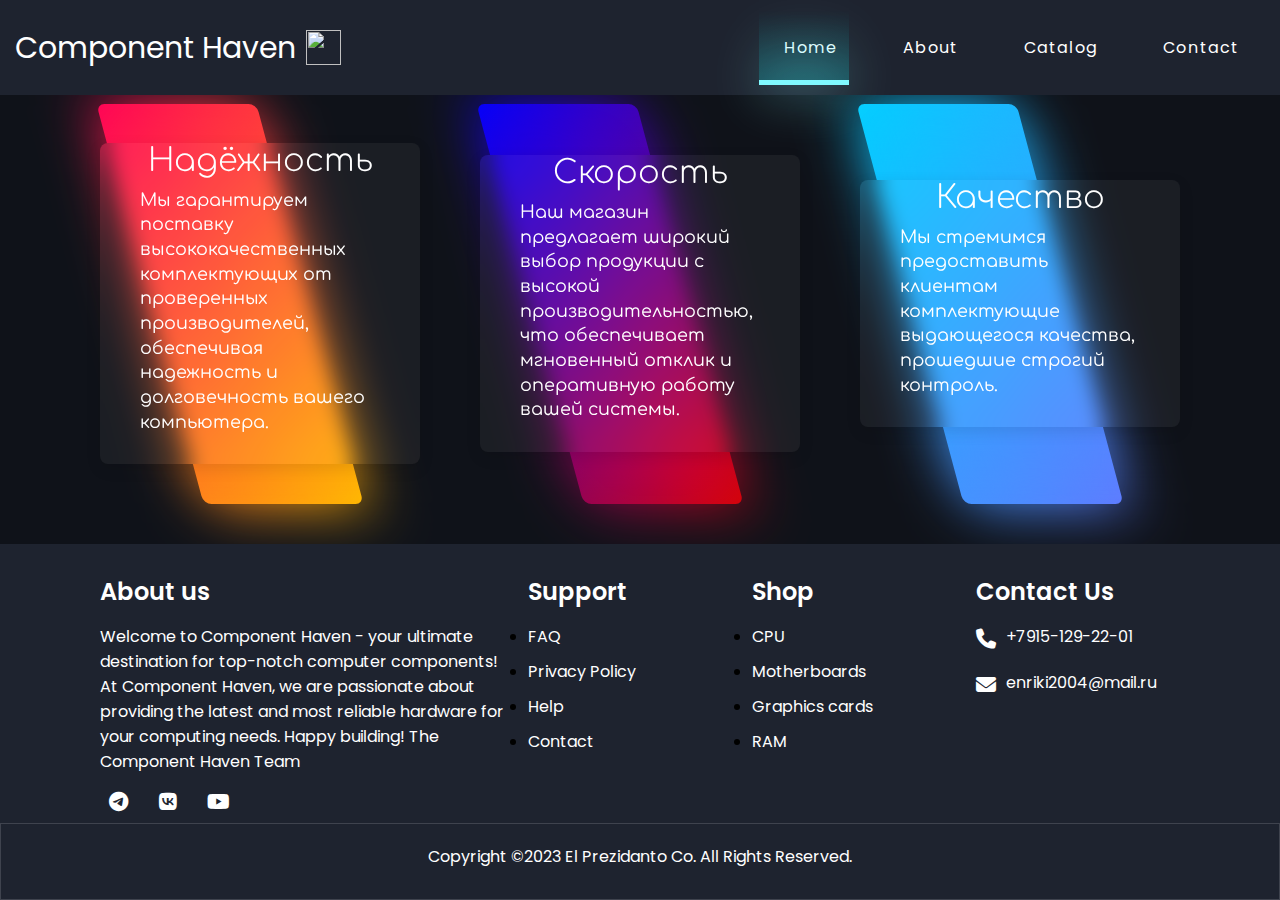
==== Index.html @ b96e3aff "new" ====
<!DOCTYPE html>
<html lang="ru">
<head>
    <meta charset="UTF-8">
    <meta name="viewport" content="width=device-width, initial-scale=1.0">
    <title>Component Haven</title>
    <link rel="stylesheet" href="https://libs.cdnjs.net/font-awesome/6.4.2/css/all.css">
    <link rel="icon" href="logo.PNG">
    <link rel="stylesheet" href="style.css">
    <link rel="stylesheet" href="https://cdn.jsdelivr.net/npm/swiper@11/swiper-bundle.min.css"/>
    <script src="https://cdn.jsdelivr.net/npm/swiper@11/swiper-bundle.min.js"></script>
</head>
<body>
<header>
    <div class="header-content">
        <a href="index.html" class="brand">Component Haven<img src="logo.PNG"></a>
        <nav>
            <a href="#">Home</a>
            <a href="#">About</a>
            <a href="#">Catalog</a>
            <a href="#">Contact</a>
            <div id="marker"></div>
        </nav>
    </div>
</header>
<main id="main">
    <div class="advantages">
        <h2>Почему именно мы?</h2>
        <div class="cards">
            <div class="card">
                <span></span>
                <div class="content">
                    <h2>Надёжность</h2>
                    <p>Мы гарантируем поставку высококачественных комплектующих от проверенных производителей,
                        обеспечивая надежность и долговечность вашего компьютера.</p>
                </div>
            </div>
            <div class="card">
                <span></span>
                <div class="content">
                    <h2>Скорость</h2>
                    <p>Наш магазин предлагает широкий выбор продукции с высокой производительностью,
                        что обеспечивает мгновенный отклик и оперативную работу вашей системы.</p>
                </div>
            </div>
            <div class="card">
                <span></span>
                <div class="content">
                    <h2>Качество</h2>
                    <p>Мы стремимся предоставить клиентам комплектующие выдающегося качества, прошедшие строгий
                        контроль.</p>
                </div>
            </div>
        </div>
    </div>


</main>
<footer>
    <div class="footer-container">
        <div class="sec aboutus">
            <h2>About us</h2>
            <p>Welcome to Component Haven - your ultimate destination for top-notch computer components!
                At Component Haven, we are passionate about providing the latest and most reliable hardware for your
                computing needs.
                Happy building!
                The Component Haven Team</p>
            <ul class="sci">
                <li><a href="#"><i class="fa-brands fa-telegram"></i></a></li>
                <li><a href="#"><i class="fa-brands fa-vk"></i></a></li>
                <li><a href="#"><i class="fa-brands fa-youtube"></i></a></li>
            </ul>
        </div>
        <div class="sec quicklinks">
            <h2>Support</h2>
            <ul>
                <li><a href="#">FAQ</a></li>
                <li><a href="#">Privacy Policy</a></li>
                <li><a href="#">Help</a></li>
                <li><a href="#">Contact</a></li>
            </ul>
        </div>
        <div class="sec quicklinks">
            <h2>Shop</h2>
            <ul>
                <li><a href="#">CPU</a></li>
                <li><a href="#">Motherboards</a></li>
                <li><a href="#">Graphics cards</a></li>
                <li><a href="#">RAM</a></li>
            </ul>
        </div>
        <div class="sec contact">
            <h2>Contact Us</h2>
            <ul class="info">
                <li>
                    <span><i class="fa-solid fa-phone"></i></span>
                    <p>
                        <a href="tel:+79151292201">+7915-129-22-01</a></p>
                </li>
                <li>
                    <span><i class="fa-solid fa-envelope"></i></span>
                    <p>
                        <a href="mailto:enriki2004@mail.ru">enriki2004@mail.ru</a></p>
                </li>
            </ul>
        </div>
    </div>
</footer>
<div class="copyrightText">
    <p>Copyright ©2023 El Prezidanto Co. All Rights Reserved.</p>
</div>
<script src="script.js"></script>
<script src="https://unpkg.com/swiper/swiper-bundle.min.js"></script>
</body>
</html>
---- style.css ----
@import url('https://fonts.googleapis.com/css2?family=Poppins:wght@200;300;400;500;600;700;800;900&display=swap');
@import url('https://fonts.googleapis.com/css2?family=Comfortaa:wght@300;400;500;600;700&family=Poppins:wght@200;300;400;500;600;700;800;900&display=swap');

* {
    margin: 0;
    padding: 0;
    box-sizing: border-box;
    font-family: 'Poppins', sans-serif;
}

body {
    display: flex;
    justify-content: center;
    align-items: center;
    min-height: 100vh;
    background: #0f1219;
}

header {
    position: fixed;
    top: 0;
    left: 0;
    width: 100%;
    padding: 10px 0;
    background: #1e232f;
    z-index: 1;
}

.header-content {
    display: flex;
    justify-content: space-between;
    align-items: center;
    /*max-width: 1200px;*/
    margin: 0 auto;
}

.header-content img {
    height: 35px;
    width: 35px;
    margin-left: 10px; /* Добавляем отступ между текстом и изображением */
}

.brand {
    color: white;
    margin-left: 15px;
    font-size: 30px;
    text-decoration: none;
    display: flex; /* Чтобы можно было вертикально выравнивать элементы */
    align-items: center; /* Выравнивание по центру по вертикали */
    border-bottom: none;
}
.brand:hover{
    color: rgba(255,255,255,0.5);
}

nav {
    position: relative;
    display: flex;
    align-items: center;
    background: #1e232f;
    padding: 10px 0;
}

nav a {
    position: relative;
    text-decoration: none;
    padding: 15px 25px;
    color: #fff;
    font-weight: 400;
    letter-spacing: 0.1em;
    margin-right: 15px;
}

#marker {
    position: absolute;
    bottom: 0;
    height: 100%;
    width: 90px;
    border-bottom: 5px solid #80f9ff;
    background: linear-gradient(0deg, #08f9ff33, transparent);
    transition: 0.5s;
    pointer-events: none;
    filter: drop-shadow(0 5px 25px #80f9ff);
}

main {
    margin-top: -300px; /* Примерное значение, подберите под свои нужды */
}

.advantages h2 {
    margin-top: -20px;
    color: #fff;
    text-align: center;
    font-family: 'Comfortaa', sans-serif;
    font-weight: 300;
}

.cards {
    top: 0;
    display: flex;
    justify-content: center;
    align-items: center;
    flex-wrap: wrap;
    padding: 10px 0;
}

.cards .card {
    position: relative;
    width: 320px;
    height: 400px;
    display: flex;
    justify-content: center;
    align-items: center;
    margin: 40px 30px;
    transition: 0.5s;
}

.cards .card::before {
    content: ' ';
    position: absolute;
    top: 0;
    left: 50px;
    width: 50%;
    height: 100%;
    text-decoration: none;
    background: #fff;
    border-radius: 8px;
    transform: skewX(15deg);
    transition: 0.5s;
}

.cards .card::after {
    content: '';
    position: absolute;
    top: 0;
    left: 50px;
    width: 50%;
    height: 100%;
    background: #fff;
    border-radius: 8px;
    transform: skewX(15deg);
    transition: 0.5s;
    filter: blur(30px);
}


.cards .card:hover:before,
.cards .card:hover:after {
    transform: skewX(0deg);
    left: 20px;
    width: calc(100% - 90px);

}

.cards .card:nth-child(1):before,
.cards .card:nth-child(1):after {
    background: linear-gradient(315deg, #ffbc00, #ff0058)
}

.cards .card:nth-child(2):before,
.cards .card:nth-child(2):after {
    background: linear-gradient(315deg, rgba(255, 0, 0, 0.8), #0000ff)
}

.cards .card:nth-child(3):before,
.cards .card:nth-child(3):after {
    background: linear-gradient(315deg, #607aff, #00d0ff)
}

.cards .card span {
    display: block;
    position: absolute;
    top: 0;
    left: 0;
    right: 0;
    bottom: 0;
    z-index: 5;
    pointer-events: none;
}

.cards .card span::before {
    content: '';
    position: absolute;
    top: 0;
    left: 0;
    width: 0;
    height: 0;
    border-radius: 8px;
    background: rgba(255, 255, 255, 0.1);
    backdrop-filter: blur(10px);
    opacity: 0;
    transition: 0.1s;
    animation: animate 2s ease-in-out infinite;
    box-shadow: 0 5px 15px rgba(0, 0, 0, 0.08)
}

.cards .card:hover span::before {
    top: -50px;
    left: 50px;
    width: 100px;
    height: 100px;
    opacity: 1;
}

.cards .card span::after {
    content: '';
    position: absolute;
    bottom: 0;
    right: 0;
    width: 100%;
    height: 100%;
    border-radius: 8px;
    background: rgba(255, 255, 255, 0.1);
    backdrop-filter: blur(10px);
    opacity: 0;
    transition: 0.5s;
    animation: animate 2s ease-in-out infinite;
    box-shadow: 0 5px 15px rgba(0, 0, 0, 0.08);
    animation-delay: -1s;
}

.cards .card:hover span:after {
    bottom: -50px;
    right: 50px;
    width: 100px;
    height: 100px;
    opacity: 1;
}

@keyframes animate {
    0%, 100% {
        transform: translateY(5px);
    }

    50% {
        transform: translate(-5px);
    }
}

.cards .card:hover span::before {
    top: -60px;
    left: 50px;
    width: 100px;
    height: 100px;
    opacity: 1;
}

.cards .card .content {
    position: relative;
    left: 0;
    padding: 20px 40px;
    background: rgba(255, 255, 255, 0.05);
    backdrop-filter: blur(10px);
    box-shadow: 0 5px 15px rgba(0, 0, 0, 0.1);
    border-radius: 8px;
    z-index: 1;
    color: #fff;
}

.cards .card:hover .content {
    left: -25px;
    padding: 60px 40px;
}

.cards .card .content h2 {
    font-size: 2em;
    color: #fff;
    margin-bottom: 10px;

}

.cards .card .content p {
    font-size: 1.1em;
    margin-bottom: 10px;
    line-height: 1.4em;
    font-family: 'Comfortaa', sans-serif;
    font-weight: 400;
}

.cards .card .content a {
    display: inline-block;
    font-size: 1.1em;
    color: #111;
    background: #fff;
    padding: 10px;
    border-radius: 4px;
    text-decoration: none;
    font-weight: 700;
    margin-top: 5px;
}

.cards .card .content a:hover {
    background: #ffcf4d;
    border: 1px solid rgba(255, 0, 88, 0.4);
    box-shadow: 0 1px 15px rgba(1, 1, 1, 0.2);
}

footer {
    position: absolute;
    width: 100%;
    height: auto;
    padding: 30px 100px 40px;
    background: #1e232f;
    bottom: 40px;
    left: 0;

}

footer .footer-container {
    width: 100%;
    display: grid;
    grid-template-columns: 2fr 1fr 1fr 1fr;
    grid-gap: 20px;
}

footer .footer-container .sec h2 {
    position: relative;
    color: #fff;
    font-weight: 600;
    margin-bottom: 15px;
}

footer .footer-container .sec p {
    color: #fff;
}

footer .footer-container .sci {
    margin-top: 10px;
    display: grid;
    grid-template-columns: repeat(3, 50px);
}

footer .footer-container .sci li {
    list-style: none;
}

footer .footer-container .sci li a {
    /*display: inline-block;*/
    width: 36px;
    height: 36px;
    background: #1e232f;
    display: inline-grid;
    align-content: center;
    justify-content: center;
    text-decoration: none;
}

footer .footer-container .sci li a i {
    color: #fff; /**/
    font-size: 20px;
}

footer .footer-container .quicklinks {
    position: relative;
}

footer .footer-container .quicklinks ul li a {
    color: #fff;
    text-decoration: none;
    margin-bottom: 10px;
    display: inline-block;
}

footer .footer-container .contact .info {
    position: relative;
}

footer .footer-container .contact .info li {
    display: grid;
    grid-template-columns: 30px 1fr;
    margin-bottom: 16px;
}

footer .footer-container .contact .info li span {
    color: #fff;
    font-size: 20px;
}

footer .footer-container .contact .info li a {
    color: #fff;
    text-decoration: none;
}

.copyrightText {
    position: absolute;
    bottom: 0;
    width: 100%;
    background: #1e232f;
    padding: 20px 100px 30px;
    text-align: center;
    color: #fff;
    border: 1px solid rgba(255, 255, 255, 0.15);
}

@media (max-width: 991px) {
    footer {
        padding: 40px;
    }

    footer .footer-container {
        width: 100%;
        display: grid;
        grid-template-columns: repeat(2, 1fr);
        grid-gap: 20px;
    }

    .copyrightText {
        padding: 20px 40px 30px;
    }
}

@media (max-width: 768px) {
    footer .footer-container {
        width: 100%;
        display: grid;
        grid-template-columns: repeat(1, 1fr);
        grid-gap: 20px;
    }
}
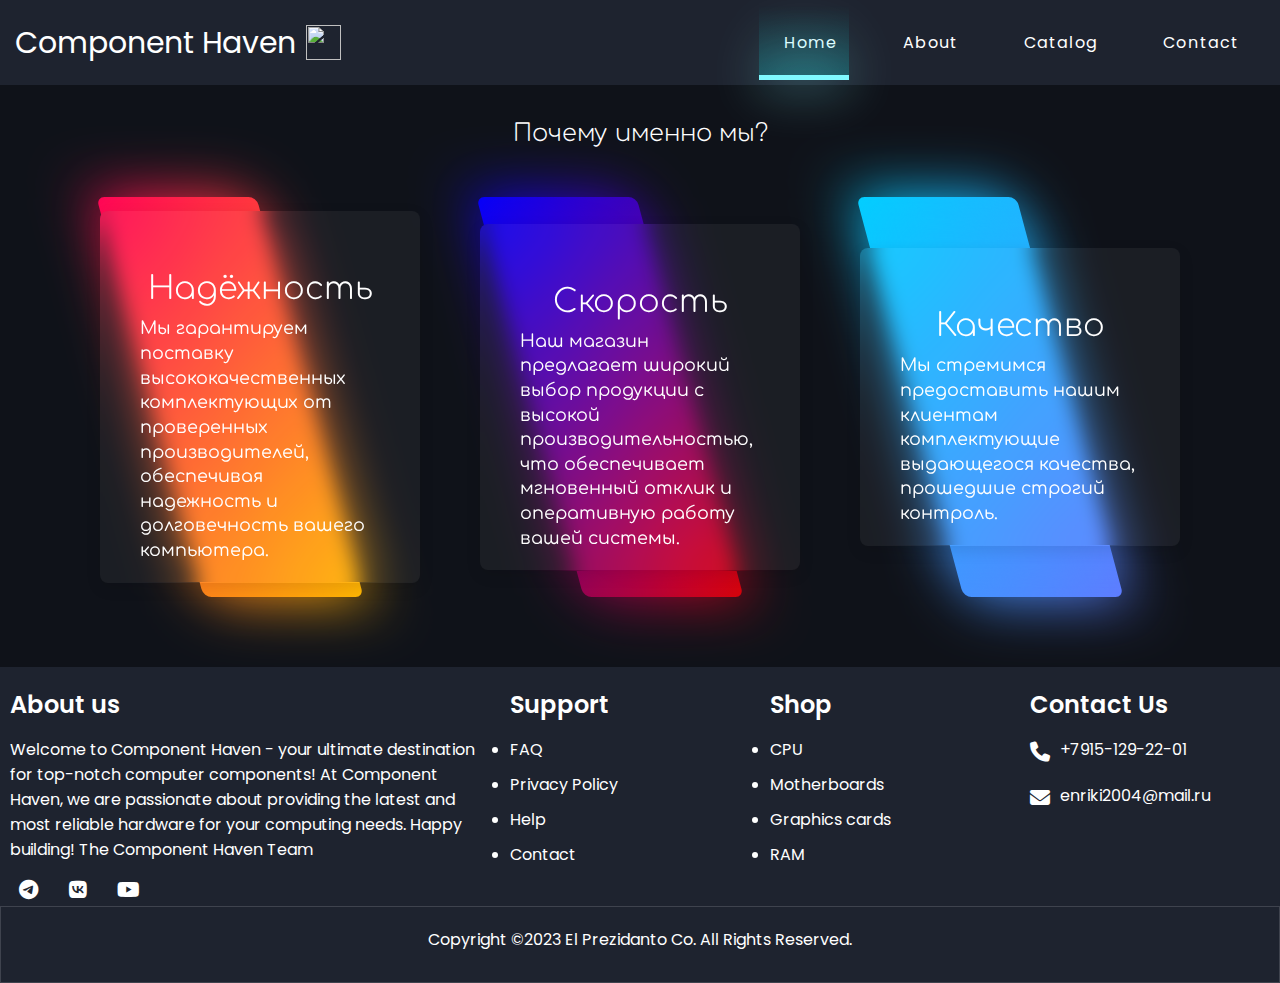
==== commit c7bb4807: "new" ====
--- a/Index.html
+++ b/Index.html
@@ -47,14 +47,12 @@
                 <span></span>
                 <div class="content">
                     <h2>Качество</h2>
-                    <p>Мы стремимся предоставить клиентам комплектующие выдающегося качества, прошедшие строгий
+                    <p>Мы стремимся предоставить нашим клиентам комплектующие выдающегося качества, прошедшие строгий
                         контроль.</p>
                 </div>
             </div>
         </div>
     </div>
-
-
 </main>
 <footer>
     <div class="footer-container">
@@ -105,10 +103,11 @@
             </ul>
         </div>
     </div>
+    <div class="copyrightText">
+        <p>Copyright ©2023 El Prezidanto Co. All Rights Reserved.</p>
+    </div>
 </footer>
-<div class="copyrightText">
-    <p>Copyright ©2023 El Prezidanto Co. All Rights Reserved.</p>
-</div>
+
 <script src="script.js"></script>
 <script src="https://unpkg.com/swiper/swiper-bundle.min.js"></script>
 </body>
--- a/style.css
+++ b/style.css
@@ -10,10 +10,18 @@
 
 body {
     display: flex;
+    flex-direction: column;
     justify-content: center;
     align-items: center;
     min-height: 100vh;
     background: #0f1219;
+    color: #fff;
+}
+
+main {
+    flex: 1 0 auto;
+    padding: 20px;
+    /*margin-top: -300px; !* Примерное значение, подберите под свои нужды *!*/
 }
 
 header {
@@ -21,16 +29,16 @@
     top: 0;
     left: 0;
     width: 100%;
-    padding: 10px 0;
+    padding: 5px 0;
     background: #1e232f;
-    z-index: 1;
+    z-index: 101;
+    /*margin-bottom: 100px;*/
 }
 
 .header-content {
     display: flex;
     justify-content: space-between;
     align-items: center;
-    /*max-width: 1200px;*/
     margin: 0 auto;
 }
 
@@ -49,8 +57,9 @@
     align-items: center; /* Выравнивание по центру по вертикали */
     border-bottom: none;
 }
-.brand:hover{
-    color: rgba(255,255,255,0.5);
+
+.brand:hover {
+    color: rgba(255, 255, 255, 0.5);
 }
 
 nav {
@@ -83,28 +92,29 @@
     filter: drop-shadow(0 5px 25px #80f9ff);
 }
 
-main {
-    margin-top: -300px; /* Примерное значение, подберите под свои нужды */
+.advantages{
+    padding-top: 50px;
 }
 
 .advantages h2 {
-    margin-top: -20px;
+    margin-top: 50px;
     color: #fff;
     text-align: center;
     font-family: 'Comfortaa', sans-serif;
     font-weight: 300;
 }
 
-.cards {
+.advantages .cards {
     top: 0;
     display: flex;
     justify-content: center;
     align-items: center;
     flex-wrap: wrap;
     padding: 10px 0;
-}
-
-.cards .card {
+    z-index: 1;
+}
+
+.advantages .cards .card {
     position: relative;
     width: 320px;
     height: 400px;
@@ -115,7 +125,7 @@
     transition: 0.5s;
 }
 
-.cards .card::before {
+.advantages .cards .card::before {
     content: ' ';
     position: absolute;
     top: 0;
@@ -129,7 +139,7 @@
     transition: 0.5s;
 }
 
-.cards .card::after {
+.advantages .cards .card::after {
     content: '';
     position: absolute;
     top: 0;
@@ -144,30 +154,30 @@
 }
 
 
-.cards .card:hover:before,
-.cards .card:hover:after {
+.advantages .cards .card:hover:before,
+.advantages .cards .card:hover:after {
     transform: skewX(0deg);
     left: 20px;
     width: calc(100% - 90px);
 
 }
 
-.cards .card:nth-child(1):before,
-.cards .card:nth-child(1):after {
+.advantages .cards .card:nth-child(1):before,
+.advantages .cards .card:nth-child(1):after {
     background: linear-gradient(315deg, #ffbc00, #ff0058)
 }
 
-.cards .card:nth-child(2):before,
-.cards .card:nth-child(2):after {
+.advantages .cards .card:nth-child(2):before,
+.advantages .cards .card:nth-child(2):after {
     background: linear-gradient(315deg, rgba(255, 0, 0, 0.8), #0000ff)
 }
 
-.cards .card:nth-child(3):before,
-.cards .card:nth-child(3):after {
+.advantages .cards .card:nth-child(3):before,
+.advantages .cards .card:nth-child(3):after {
     background: linear-gradient(315deg, #607aff, #00d0ff)
 }
 
-.cards .card span {
+.advantages .cards .card span {
     display: block;
     position: absolute;
     top: 0;
@@ -178,7 +188,7 @@
     pointer-events: none;
 }
 
-.cards .card span::before {
+.advantages .cards .card span::before {
     content: '';
     position: absolute;
     top: 0;
@@ -194,7 +204,7 @@
     box-shadow: 0 5px 15px rgba(0, 0, 0, 0.08)
 }
 
-.cards .card:hover span::before {
+.advantages .cards .card:hover span::before {
     top: -50px;
     left: 50px;
     width: 100px;
@@ -202,7 +212,7 @@
     opacity: 1;
 }
 
-.cards .card span::after {
+.advantages .cards .card span::after {
     content: '';
     position: absolute;
     bottom: 0;
@@ -219,7 +229,7 @@
     animation-delay: -1s;
 }
 
-.cards .card:hover span:after {
+.advantages .cards .card:hover span:after {
     bottom: -50px;
     right: 50px;
     width: 100px;
@@ -237,7 +247,7 @@
     }
 }
 
-.cards .card:hover span::before {
+.advantages .cards .card:hover span::before {
     top: -60px;
     left: 50px;
     width: 100px;
@@ -245,10 +255,10 @@
     opacity: 1;
 }
 
-.cards .card .content {
-    position: relative;
-    left: 0;
-    padding: 20px 40px;
+.advantages .cards .card .content {
+    position: relative;
+    left: 0;
+    padding: 10px 40px;
     background: rgba(255, 255, 255, 0.05);
     backdrop-filter: blur(10px);
     box-shadow: 0 5px 15px rgba(0, 0, 0, 0.1);
@@ -257,19 +267,19 @@
     color: #fff;
 }
 
-.cards .card:hover .content {
+.advantages .cards .card:hover .content {
     left: -25px;
     padding: 60px 40px;
 }
 
-.cards .card .content h2 {
+.advantages .cards .card .content h2 {
     font-size: 2em;
     color: #fff;
     margin-bottom: 10px;
 
 }
 
-.cards .card .content p {
+.advantages .cards .card .content p {
     font-size: 1.1em;
     margin-bottom: 10px;
     line-height: 1.4em;
@@ -277,7 +287,7 @@
     font-weight: 400;
 }
 
-.cards .card .content a {
+.advantages .cards .card .content a {
     display: inline-block;
     font-size: 1.1em;
     color: #111;
@@ -289,28 +299,33 @@
     margin-top: 5px;
 }
 
-.cards .card .content a:hover {
+.advantages .cards .card .content a:hover {
     background: #ffcf4d;
     border: 1px solid rgba(255, 0, 88, 0.4);
     box-shadow: 0 1px 15px rgba(1, 1, 1, 0.2);
 }
 
+
 footer {
-    position: absolute;
+    position: relative;
     width: 100%;
     height: auto;
-    padding: 30px 100px 40px;
+    padding: 20px 10px 0;
     background: #1e232f;
-    bottom: 40px;
-    left: 0;
-
+    left: 0;
+    z-index: 100;
+    flex-shrink: 0;
 }
 
 footer .footer-container {
+    /*position: absolute;*/
     width: 100%;
+    height: auto;
     display: grid;
     grid-template-columns: 2fr 1fr 1fr 1fr;
     grid-gap: 20px;
+    bottom: 70px;
+    padding-bottom: 75px;
 }
 
 footer .footer-container .sec h2 {
@@ -381,17 +396,23 @@
     text-decoration: none;
 }
 
-.copyrightText {
+footer .copyrightText {
     position: absolute;
     bottom: 0;
+    left: 0;
     width: 100%;
     background: #1e232f;
     padding: 20px 100px 30px;
     text-align: center;
     color: #fff;
     border: 1px solid rgba(255, 255, 255, 0.15);
-}
-
+    z-index: 100;
+}
+
+/*header main{
+    min-height: 100%;
+    margin-bottom: -220px;
+}*/
 @media (max-width: 991px) {
     footer {
         padding: 40px;
@@ -416,4 +437,13 @@
         grid-template-columns: repeat(1, 1fr);
         grid-gap: 20px;
     }
-}+}
+
+
+/*
+.time{
+    position: absolute;
+    !*padding: 20px;*!
+    margin: 20px;
+    padding: 10px 0 100px;
+}*/
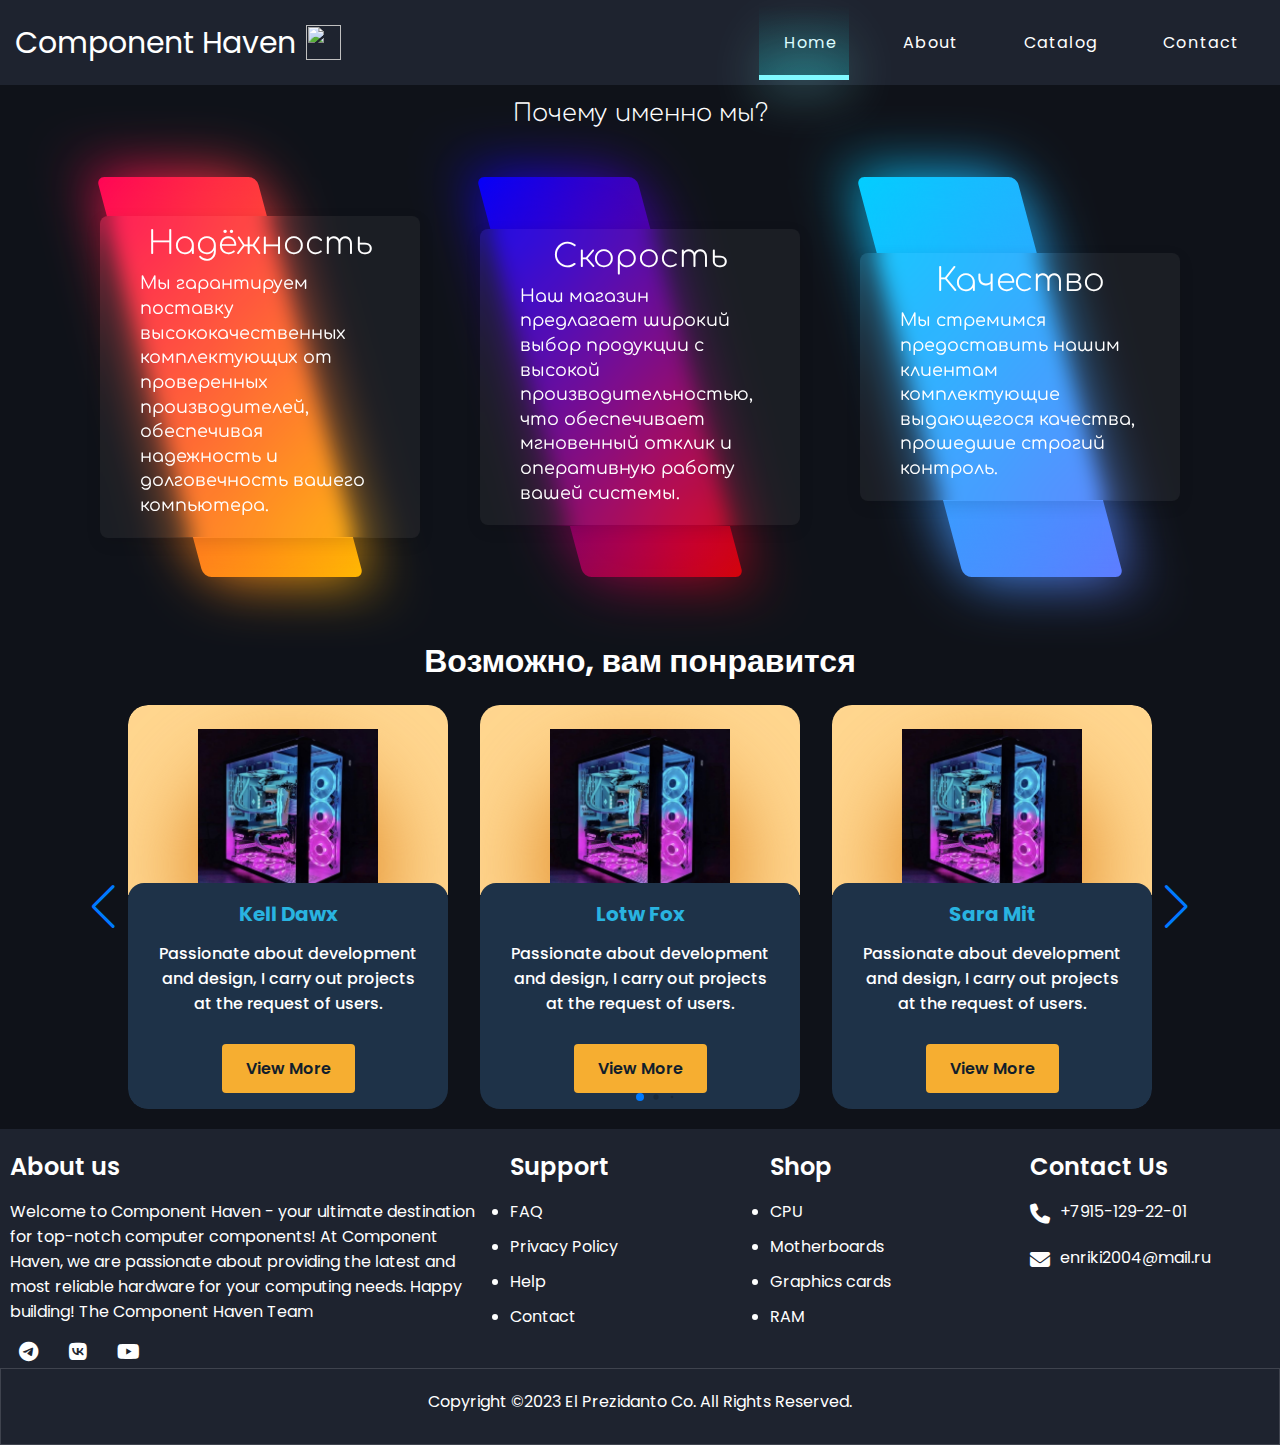
==== commit abb59c6c: "new" ====
--- a/Index.html
+++ b/Index.html
@@ -5,15 +5,16 @@
     <meta name="viewport" content="width=device-width, initial-scale=1.0">
     <title>Component Haven</title>
     <link rel="stylesheet" href="https://libs.cdnjs.net/font-awesome/6.4.2/css/all.css">
-    <link rel="icon" href="logo.PNG">
+    <link rel="icon" href="img/logo.PNG">
     <link rel="stylesheet" href="style.css">
+<!--    <link rel="stylesheet" href="swiper-bundle.min.css">-->
     <link rel="stylesheet" href="https://cdn.jsdelivr.net/npm/swiper@11/swiper-bundle.min.css"/>
     <script src="https://cdn.jsdelivr.net/npm/swiper@11/swiper-bundle.min.js"></script>
 </head>
 <body>
 <header>
     <div class="header-content">
-        <a href="index.html" class="brand">Component Haven<img src="logo.PNG"></a>
+        <a href="index.html" class="brand">Component Haven<img src="img/logo.PNG"></a>
         <nav>
             <a href="#">Home</a>
             <a href="#">About</a>
@@ -53,6 +54,112 @@
             </div>
         </div>
     </div>
+
+    <section class="container">
+        <h2 class="slider-title">Возможно, вам понравится</h2>
+        <div class="card__container swiper">
+            <div class="card__content">
+                <div class="swiper-wrapper">
+                    <article class="card__article swiper-slide">
+                        <div class="card__image">
+                            <img src="img/PC6.jpeg" alt="image" class="card__img">
+                            <div class="card__shadow"></div>
+                        </div>
+
+                        <div class="card__data">
+                            <h3 class="card__name">Kell Dawx</h3>
+                            <p class="card__description">
+                                Passionate about development and design,
+                                I carry out projects at the request of users.
+                            </p>
+
+                            <a href="#" class="card__button">View More</a>
+                        </div>
+                    </article>
+
+                    <article class="card__article swiper-slide">
+                        <div class="card__image">
+                            <img src="img/PC6.jpeg" alt="image" class="card__img">
+                            <div class="card__shadow"></div>
+                        </div>
+
+                        <div class="card__data">
+                            <h3 class="card__name">Lotw Fox</h3>
+                            <p class="card__description">
+                                Passionate about development and design,
+                                I carry out projects at the request of users.
+                            </p>
+
+                            <a href="#" class="card__button">View More</a>
+                        </div>
+                    </article>
+
+                    <article class="card__article swiper-slide">
+                        <div class="card__image">
+                            <img src="img/PC6.jpeg" alt="image" class="card__img">
+                            <div class="card__shadow"></div>
+                        </div>
+
+                        <div class="card__data">
+                            <h3 class="card__name">Sara Mit</h3>
+                            <p class="card__description">
+                                Passionate about development and design,
+                                I carry out projects at the request of users.
+                            </p>
+
+                            <a href="#" class="card__button">View More</a>
+                        </div>
+                    </article>
+
+                    <article class="card__article swiper-slide">
+                        <div class="card__image">
+                            <img src="img/PC6.jpeg" alt="image" class="card__img">
+                            <div class="card__shadow"></div>
+                        </div>
+
+                        <div class="card__data">
+                            <h3 class="card__name">Jenny Wert</h3>
+                            <p class="card__description">
+                                Passionate about development and design,
+                                I carry out projects at the request of users.
+                            </p>
+
+                            <a href="#" class="card__button">View More</a>
+                        </div>
+                    </article>
+
+                    <article class="card__article swiper-slide">
+                        <div class="card__image">
+                            <img src="img/PC6.jpeg" alt="image" class="card__img">
+                            <div class="card__shadow"></div>
+                        </div>
+
+                        <div class="card__data">
+                            <h3 class="card__name">Lexa Kin</h3>
+                            <p class="card__description">
+                                Passionate about development and design,
+                                I carry out projects at the request of users.
+                            </p>
+
+                            <a href="#" class="card__button">View More</a>
+                        </div>
+                    </article>
+                </div>
+            </div>
+
+            <!-- Navigation buttons -->
+            <div class="swiper-button-next">
+                <i class="ri-arrow-right-s-line"></i>
+            </div>
+
+            <div class="swiper-button-prev">
+                <i class="ri-arrow-left-s-line"></i>
+            </div>
+
+            <!-- Pagination -->
+            <div class="swiper-pagination"></div>
+        </div>
+    </section>
 </main>
 <footer>
     <div class="footer-container">
@@ -110,5 +217,6 @@
 
 <script src="script.js"></script>
 <script src="https://unpkg.com/swiper/swiper-bundle.min.js"></script>
+<!--<script src="swiper-bundle.min.js"></script>-->
 </body>
 </html>--- a/style.css
+++ b/style.css
@@ -1,103 +1,202 @@
 @import url('https://fonts.googleapis.com/css2?family=Poppins:wght@200;300;400;500;600;700;800;900&display=swap');
 @import url('https://fonts.googleapis.com/css2?family=Comfortaa:wght@300;400;500;600;700&family=Poppins:wght@200;300;400;500;600;700;800;900&display=swap');
-
-* {
-    margin: 0;
-    padding: 0;
-    box-sizing: border-box;
-    font-family: 'Poppins', sans-serif;
-}
-
-body {
+@import "css/base.css";
+@import "css/header.css";
+@import "css/footer.css";
+
+/*=============== GOOGLE FONTS ===============*/
+@import url("https://fonts.googleapis.com/css2?family=Bai+Jamjuree:wght@400;500;600&display=swap");
+
+/*=============== VARIABLES CSS ===============*/
+:root {
+    /*========== Colors ==========*/
+    /*Color mode HSL(hue, saturation, lightness)*/
+    --first-color: hsl(38, 92%, 58%);
+    --first-color-light: hsl(38, 100%, 78%);
+    --first-color-alt: hsl(32, 75%, 50%);
+    --second-color: hsl(195, 75%, 52%);
+    --dark-color: hsl(212, 40%, 12%);
+    --white-color: hsl(212, 4%, 95%);
+    --body-color: hsl(212, 42%, 15%);
+    --container-color: hsl(212, 42%, 20%);
+
+    /*========== Font and typography ==========*/
+    /*.5rem = 8px | 1rem = 16px ...*/
+    --body-font: "Bai Jamjuree", sans-serif;
+    --h2-font-size: 1.25rem;
+    --normal-font-size: 1rem;
+}
+
+/*=============== BASE ===============*/
+
+a {
+    text-decoration: none;
+}
+
+/*img {
+    display: block;
+    max-width: 100%;
+    height: auto;
+}*/
+
+/*=============== CARD ===============*/
+.container {
     display: flex;
-    flex-direction: column;
     justify-content: center;
     align-items: center;
-    min-height: 100vh;
-    background: #0f1219;
-    color: #fff;
-}
-
-main {
-    flex: 1 0 auto;
-    padding: 20px;
-    /*margin-top: -300px; !* Примерное значение, подберите под свои нужды *!*/
-}
-
-header {
-    position: fixed;
-    top: 0;
+    flex-direction: column;
+    height: auto;
+}
+.slider-title {
+    font-size: 2rem;
+    margin-bottom: 20px;
+    color: #fff; /* Цвет текста заголовка */
+}
+.card__container {
+    padding-block: 2rem;
+    max-width: max-content;
+}
+
+.card__content {
+    margin-inline: 1.75rem;
+    border-radius: 1.25rem;
+    overflow: hidden;
+}
+
+.card__article {
+    width: 300px; /* Remove after adding swiper js */
+    border-radius: 1.25rem;
+    overflow: hidden;
+}
+
+.card__image {
+    position: relative;
+    background-color: var(--first-color-light);
+    padding-top: 1.5rem;
+    margin-bottom: -.75rem;
+}
+
+.card__data {
+    background-color: var(--container-color);
+    padding: 1rem 1.5rem;
+    border-radius: 1rem;
+    text-align: center;
+    position: relative;
+    z-index: 10;
+}
+
+.card__img {
+    width: 180px;
+    margin: 0 auto;
+    position: relative;
+    z-index: 5;
+}
+
+.card__shadow {
+    width: 200px;
+    height: 200px;
+    background-color: var(--first-color-alt);
+    border-radius: 50%;
+    position: absolute;
+    top: 3.75rem;
     left: 0;
-    width: 100%;
-    padding: 5px 0;
-    background: #1e232f;
-    z-index: 101;
-    /*margin-bottom: 100px;*/
-}
-
-.header-content {
-    display: flex;
-    justify-content: space-between;
-    align-items: center;
-    margin: 0 auto;
-}
-
-.header-content img {
-    height: 35px;
-    width: 35px;
-    margin-left: 10px; /* Добавляем отступ между текстом и изображением */
-}
-
-.brand {
-    color: white;
-    margin-left: 15px;
-    font-size: 30px;
-    text-decoration: none;
-    display: flex; /* Чтобы можно было вертикально выравнивать элементы */
-    align-items: center; /* Выравнивание по центру по вертикали */
-    border-bottom: none;
-}
-
-.brand:hover {
-    color: rgba(255, 255, 255, 0.5);
-}
-
-nav {
-    position: relative;
-    display: flex;
-    align-items: center;
-    background: #1e232f;
-    padding: 10px 0;
-}
-
-nav a {
-    position: relative;
-    text-decoration: none;
-    padding: 15px 25px;
-    color: #fff;
-    font-weight: 400;
-    letter-spacing: 0.1em;
-    margin-right: 15px;
-}
-
-#marker {
-    position: absolute;
-    bottom: 0;
-    height: 100%;
-    width: 90px;
-    border-bottom: 5px solid #80f9ff;
-    background: linear-gradient(0deg, #08f9ff33, transparent);
-    transition: 0.5s;
-    pointer-events: none;
-    filter: drop-shadow(0 5px 25px #80f9ff);
-}
-
-.advantages{
-    padding-top: 50px;
+    right: 0;
+    margin-inline: auto;
+    filter: blur(45px);
+}
+
+.card__name {
+    font-size: var(--h2-font-size);
+    color: var(--second-color);
+    margin-bottom: .75rem;
+}
+
+.card__description {
+    font-weight: 500;
+    margin-bottom: 1.75rem;
+}
+
+.card__button {
+    display: inline-block;
+    background-color: var(--first-color);
+    padding: .75rem 1.5rem;
+    border-radius: .25rem;
+    color: var(--dark-color);
+    font-weight: 600;
+}
+
+/* Swiper class */
+.swiper-button-prev:after,
+.swiper-button-next:after {
+    content: "";
+}
+
+.swiper-button-prev,
+.swiper-button-next {
+    width: initial;
+    height: initial;
+    font-size: 3rem;
+    color: var(--second-color);
+    display: none;
+}
+
+.swiper-button-prev {
+    left: 0;
+}
+
+.swiper-button-next {
+    right: 0;
+}
+
+.swiper-pagination-bullet {
+    background-color: hsl(212, 32%, 40%);
+    opacity: 1;
+}
+
+.swiper-pagination-bullet-active {
+    background-color: var(--second-color);
+}
+
+/*=============== BREAKPOINTS ===============*/
+/* For small devices */
+@media screen and (max-width: 320px) {
+    .card__data {
+        padding: 1rem;
+    }
+}
+
+ /*For medium devices*/
+@media screen and (min-width: 768px) {
+    .card__content {
+        margin-inline: 3rem;
+    }
+
+    .swiper-button-next,
+    .swiper-button-prev {
+        display: block;
+    }
+}
+
+/* For large devices */
+@media screen and (min-width: 1120px) {
+    .card__container {
+        max-width: 1120px;
+    }
+
+    .swiper-button-prev {
+        left: -1rem;
+    }
+    .swiper-button-next {
+        right: -1rem;
+    }
+}
+
+.advantages {
+    padding-top: 20px;
+    padding-bottom: 10px;
 }
 
 .advantages h2 {
-    margin-top: 50px;
     color: #fff;
     text-align: center;
     font-family: 'Comfortaa', sans-serif;
@@ -306,144 +405,3 @@
 }
 
 
-footer {
-    position: relative;
-    width: 100%;
-    height: auto;
-    padding: 20px 10px 0;
-    background: #1e232f;
-    left: 0;
-    z-index: 100;
-    flex-shrink: 0;
-}
-
-footer .footer-container {
-    /*position: absolute;*/
-    width: 100%;
-    height: auto;
-    display: grid;
-    grid-template-columns: 2fr 1fr 1fr 1fr;
-    grid-gap: 20px;
-    bottom: 70px;
-    padding-bottom: 75px;
-}
-
-footer .footer-container .sec h2 {
-    position: relative;
-    color: #fff;
-    font-weight: 600;
-    margin-bottom: 15px;
-}
-
-footer .footer-container .sec p {
-    color: #fff;
-}
-
-footer .footer-container .sci {
-    margin-top: 10px;
-    display: grid;
-    grid-template-columns: repeat(3, 50px);
-}
-
-footer .footer-container .sci li {
-    list-style: none;
-}
-
-footer .footer-container .sci li a {
-    /*display: inline-block;*/
-    width: 36px;
-    height: 36px;
-    background: #1e232f;
-    display: inline-grid;
-    align-content: center;
-    justify-content: center;
-    text-decoration: none;
-}
-
-footer .footer-container .sci li a i {
-    color: #fff; /**/
-    font-size: 20px;
-}
-
-footer .footer-container .quicklinks {
-    position: relative;
-}
-
-footer .footer-container .quicklinks ul li a {
-    color: #fff;
-    text-decoration: none;
-    margin-bottom: 10px;
-    display: inline-block;
-}
-
-footer .footer-container .contact .info {
-    position: relative;
-}
-
-footer .footer-container .contact .info li {
-    display: grid;
-    grid-template-columns: 30px 1fr;
-    margin-bottom: 16px;
-}
-
-footer .footer-container .contact .info li span {
-    color: #fff;
-    font-size: 20px;
-}
-
-footer .footer-container .contact .info li a {
-    color: #fff;
-    text-decoration: none;
-}
-
-footer .copyrightText {
-    position: absolute;
-    bottom: 0;
-    left: 0;
-    width: 100%;
-    background: #1e232f;
-    padding: 20px 100px 30px;
-    text-align: center;
-    color: #fff;
-    border: 1px solid rgba(255, 255, 255, 0.15);
-    z-index: 100;
-}
-
-/*header main{
-    min-height: 100%;
-    margin-bottom: -220px;
-}*/
-@media (max-width: 991px) {
-    footer {
-        padding: 40px;
-    }
-
-    footer .footer-container {
-        width: 100%;
-        display: grid;
-        grid-template-columns: repeat(2, 1fr);
-        grid-gap: 20px;
-    }
-
-    .copyrightText {
-        padding: 20px 40px 30px;
-    }
-}
-
-@media (max-width: 768px) {
-    footer .footer-container {
-        width: 100%;
-        display: grid;
-        grid-template-columns: repeat(1, 1fr);
-        grid-gap: 20px;
-    }
-}
-
-
-/*
-.time{
-    position: absolute;
-    !*padding: 20px;*!
-    margin: 20px;
-    padding: 10px 0 100px;
-}*/
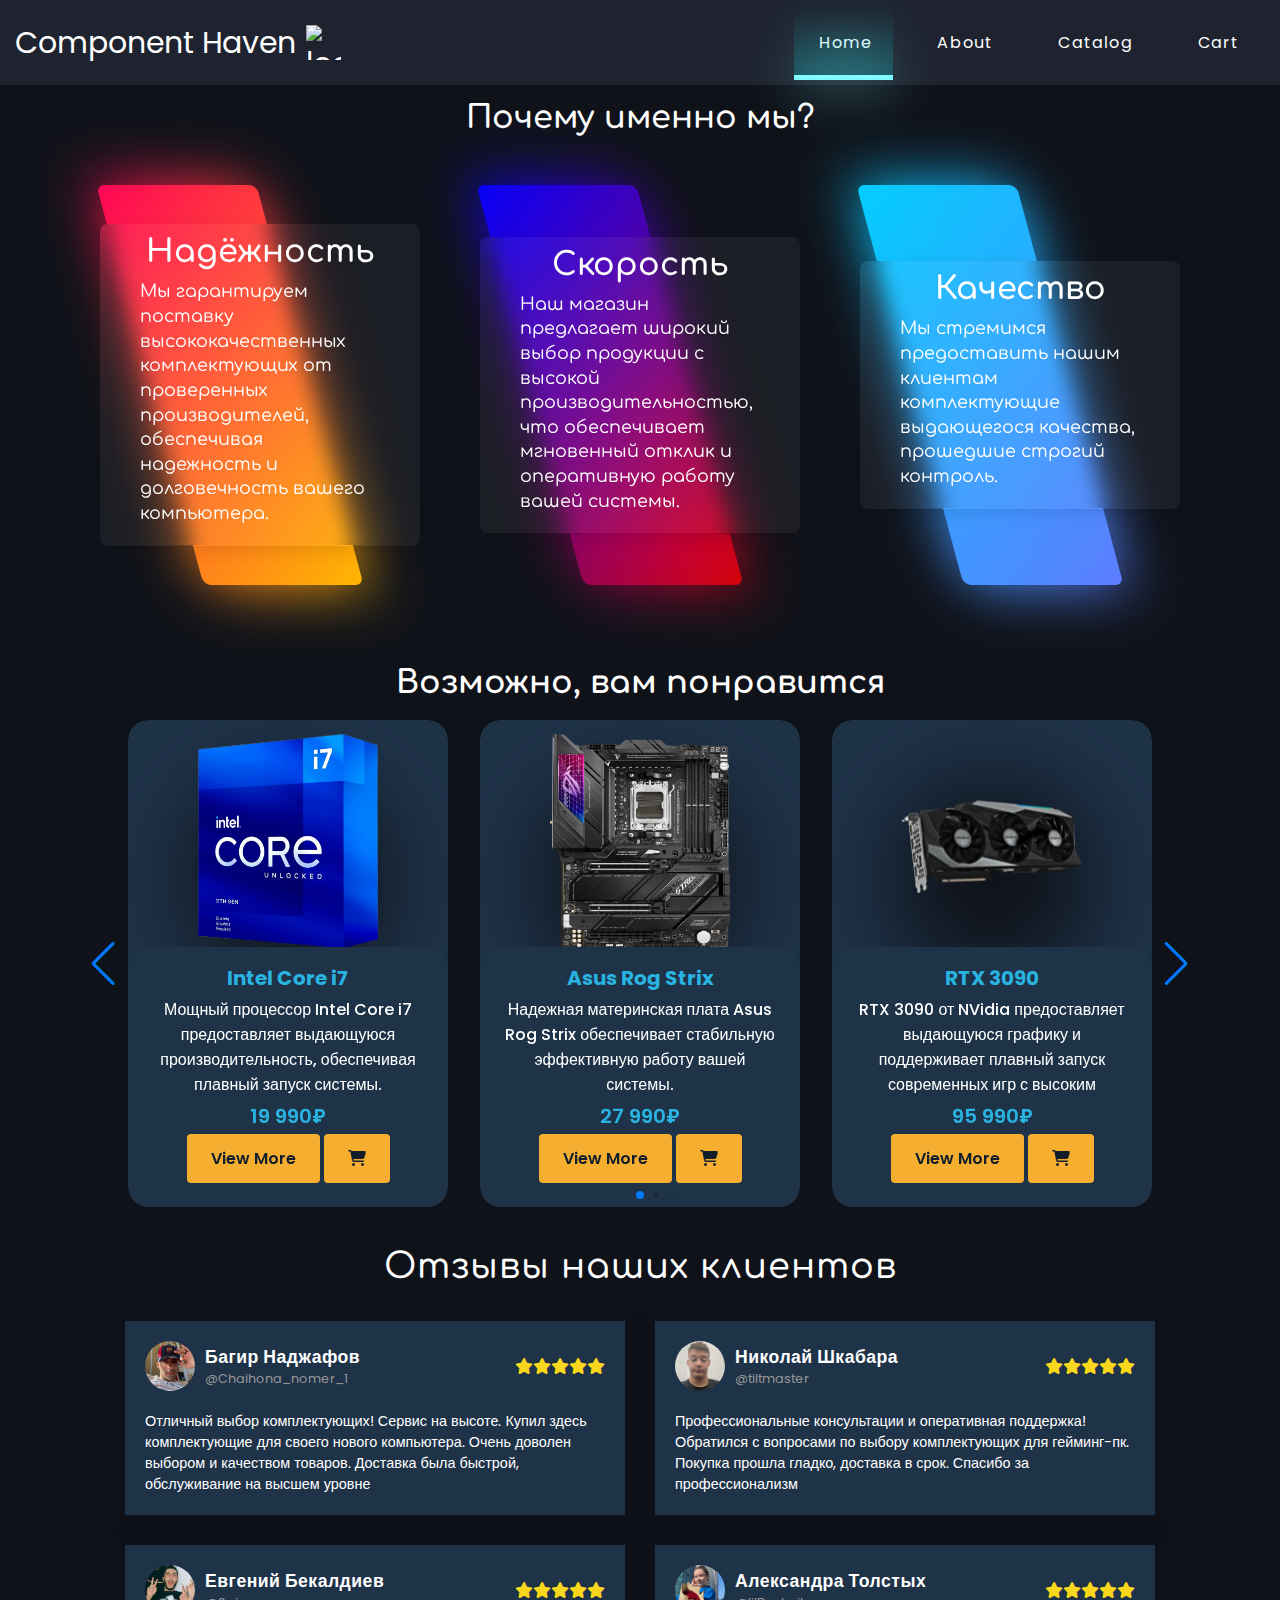
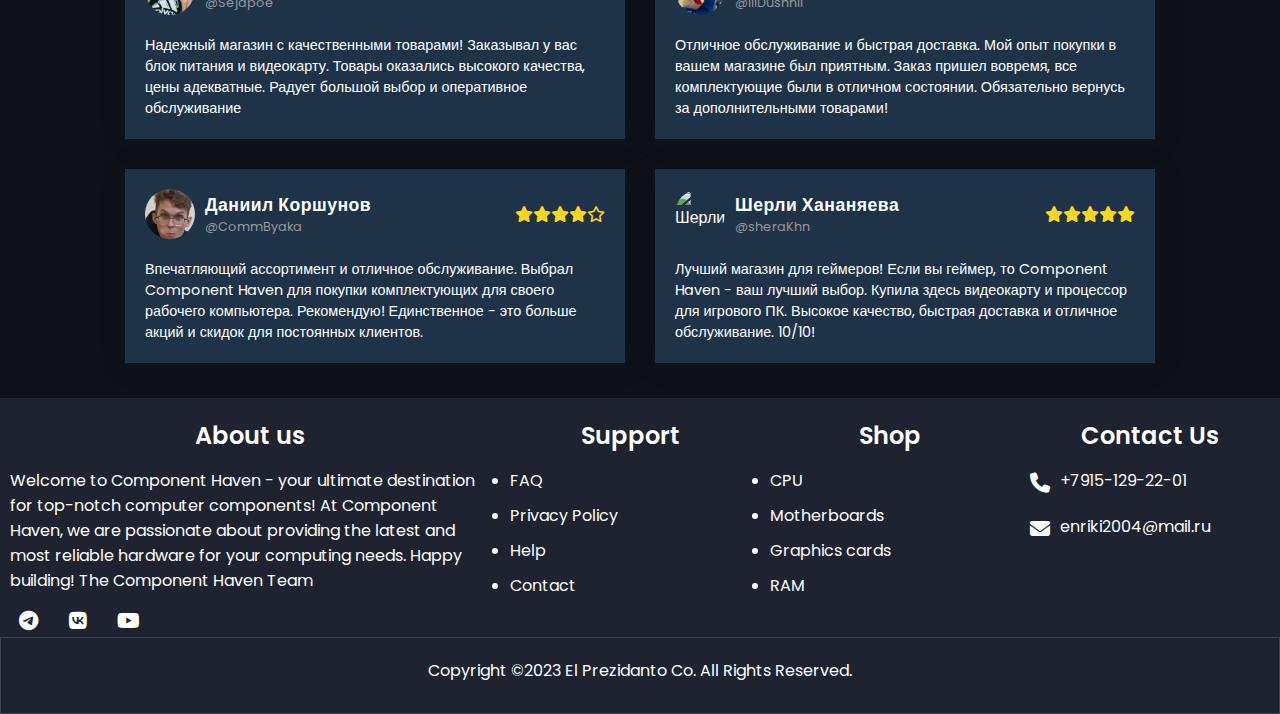
==== commit eeffa420: "new" ====
--- a/Index.html
+++ b/Index.html
@@ -7,19 +7,20 @@
     <link rel="stylesheet" href="https://libs.cdnjs.net/font-awesome/6.4.2/css/all.css">
     <link rel="icon" href="img/logo.PNG">
     <link rel="stylesheet" href="style.css">
-<!--    <link rel="stylesheet" href="swiper-bundle.min.css">-->
+    <!--    <link rel="stylesheet" href="swiper-bundle.min.css">-->
     <link rel="stylesheet" href="https://cdn.jsdelivr.net/npm/swiper@11/swiper-bundle.min.css"/>
     <script src="https://cdn.jsdelivr.net/npm/swiper@11/swiper-bundle.min.js"></script>
+    <script src="js/common.js"></script>
 </head>
 <body>
 <header>
     <div class="header-content">
-        <a href="index.html" class="brand">Component Haven<img src="img/logo.PNG"></a>
+        <a href="index.html" class="brand">Component Haven<img src="img/logo.PNG" alt="logo"></a>
         <nav>
-            <a href="#">Home</a>
-            <a href="#">About</a>
-            <a href="#">Catalog</a>
-            <a href="#">Contact</a>
+            <a href="#" id="selected-link">Home</a>
+            <a href="html/about.html">About</a>
+            <a href="html/catalog.html">Catalog</a>
+            <a href="#">Cart</a>
             <div id="marker"></div>
         </nav>
     </div>
@@ -59,94 +60,8 @@
         <h2 class="slider-title">Возможно, вам понравится</h2>
         <div class="card__container swiper">
             <div class="card__content">
-                <div class="swiper-wrapper">
-                    <article class="card__article swiper-slide">
-                        <div class="card__image">
-                            <img src="img/PC6.jpeg" alt="image" class="card__img">
-                            <div class="card__shadow"></div>
-                        </div>
-
-                        <div class="card__data">
-                            <h3 class="card__name">Kell Dawx</h3>
-                            <p class="card__description">
-                                Passionate about development and design,
-                                I carry out projects at the request of users.
-                            </p>
-
-                            <a href="#" class="card__button">View More</a>
-                        </div>
-                    </article>
-
-                    <article class="card__article swiper-slide">
-                        <div class="card__image">
-                            <img src="img/PC6.jpeg" alt="image" class="card__img">
-                            <div class="card__shadow"></div>
-                        </div>
-
-                        <div class="card__data">
-                            <h3 class="card__name">Lotw Fox</h3>
-                            <p class="card__description">
-                                Passionate about development and design,
-                                I carry out projects at the request of users.
-                            </p>
-
-                            <a href="#" class="card__button">View More</a>
-                        </div>
-                    </article>
-
-                    <article class="card__article swiper-slide">
-                        <div class="card__image">
-                            <img src="img/PC6.jpeg" alt="image" class="card__img">
-                            <div class="card__shadow"></div>
-                        </div>
-
-                        <div class="card__data">
-                            <h3 class="card__name">Sara Mit</h3>
-                            <p class="card__description">
-                                Passionate about development and design,
-                                I carry out projects at the request of users.
-                            </p>
-
-                            <a href="#" class="card__button">View More</a>
-                        </div>
-                    </article>
-
-                    <article class="card__article swiper-slide">
-                        <div class="card__image">
-                            <img src="img/PC6.jpeg" alt="image" class="card__img">
-                            <div class="card__shadow"></div>
-                        </div>
-
-                        <div class="card__data">
-                            <h3 class="card__name">Jenny Wert</h3>
-                            <p class="card__description">
-                                Passionate about development and design,
-                                I carry out projects at the request of users.
-                            </p>
-
-                            <a href="#" class="card__button">View More</a>
-                        </div>
-                    </article>
-
-                    <article class="card__article swiper-slide">
-                        <div class="card__image">
-                            <img src="img/PC6.jpeg" alt="image" class="card__img">
-                            <div class="card__shadow"></div>
-                        </div>
-
-                        <div class="card__data">
-                            <h3 class="card__name">Lexa Kin</h3>
-                            <p class="card__description">
-                                Passionate about development and design,
-                                I carry out projects at the request of users.
-                            </p>
-
-                            <a href="#" class="card__button">View More</a>
-                        </div>
-                    </article>
-                </div>
+                <div class="swiper-wrapper" id="swiper-wrapper"></div>
             </div>
-
             <!-- Navigation buttons -->
             <div class="swiper-button-next">
                 <i class="ri-arrow-right-s-line"></i>
@@ -159,6 +74,12 @@
             <!-- Pagination -->
             <div class="swiper-pagination"></div>
         </div>
+    </section>
+    <section id="testimonials">
+        <div class="testimonial-heading">
+            <h1>Отзывы наших клиентов</h1>
+        </div>
+        <div class="testimonials-box-container"></div>
     </section>
 </main>
 <footer>
@@ -216,7 +137,5 @@
 </footer>
 
 <script src="script.js"></script>
-<script src="https://unpkg.com/swiper/swiper-bundle.min.js"></script>
-<!--<script src="swiper-bundle.min.js"></script>-->
 </body>
 </html>--- a/style.css
+++ b/style.css
@@ -3,6 +3,8 @@
 @import "css/base.css";
 @import "css/header.css";
 @import "css/footer.css";
+@import "css/about.css";
+@import "css/catalog.css";
 
 /*=============== GOOGLE FONTS ===============*/
 @import url("https://fonts.googleapis.com/css2?family=Bai+Jamjuree:wght@400;500;600&display=swap");
@@ -33,25 +35,25 @@
     text-decoration: none;
 }
 
-/*img {
-    display: block;
-    max-width: 100%;
-    height: auto;
-}*/
-
 /*=============== CARD ===============*/
 .container {
-    display: flex;
-    justify-content: center;
-    align-items: center;
-    flex-direction: column;
+    margin-top: 20px;
     height: auto;
-}
+    /*display: flex;*/
+    /*justify-content: center;
+    align-items: center;
+    flex-direction: column;*/
+}
+
 .slider-title {
     font-size: 2rem;
     margin-bottom: 20px;
+    text-align: center;
     color: #fff; /* Цвет текста заголовка */
-}
+    font-family: 'Comfortaa', sans-serif;
+
+}
+
 .card__container {
     padding-block: 2rem;
     max-width: max-content;
@@ -71,9 +73,10 @@
 
 .card__image {
     position: relative;
-    background-color: var(--first-color-light);
+    background-color: var(--container-color);
     padding-top: 1.5rem;
     margin-bottom: -.75rem;
+
 }
 
 .card__data {
@@ -82,11 +85,14 @@
     border-radius: 1rem;
     text-align: center;
     position: relative;
+    height: 260px;
     z-index: 10;
 }
 
 .card__img {
     width: 180px;
+    height: 215px;
+    top: -10px;
     margin: 0 auto;
     position: relative;
     z-index: 5;
@@ -95,7 +101,7 @@
 .card__shadow {
     width: 200px;
     height: 200px;
-    background-color: var(--first-color-alt);
+    background-color: #0f1219;
     border-radius: 50%;
     position: absolute;
     top: 3.75rem;
@@ -108,12 +114,22 @@
 .card__name {
     font-size: var(--h2-font-size);
     color: var(--second-color);
-    margin-bottom: .75rem;
+    margin-bottom: .25rem;
 }
 
 .card__description {
     font-weight: 500;
-    margin-bottom: 1.75rem;
+    margin-bottom: .25rem;
+    max-height: 100px;
+    overflow: hidden;
+}
+
+.price p {
+    color: var(--second-color);
+    font-size: 20px;
+    font-weight: 600;
+    margin-bottom: .2rem;
+    bottom: 0;
 }
 
 .card__button {
@@ -123,6 +139,7 @@
     border-radius: .25rem;
     color: var(--dark-color);
     font-weight: 600;
+    bottom: 0;
 }
 
 /* Swiper class */
@@ -157,7 +174,7 @@
     background-color: var(--second-color);
 }
 
-/*=============== BREAKPOINTS ===============*/
+/*!*=============== BREAKPOINTS ===============*!*/
 /* For small devices */
 @media screen and (max-width: 320px) {
     .card__data {
@@ -165,7 +182,7 @@
     }
 }
 
- /*For medium devices*/
+/*For medium devices*/
 @media screen and (min-width: 768px) {
     .card__content {
         margin-inline: 3rem;
@@ -186,6 +203,7 @@
     .swiper-button-prev {
         left: -1rem;
     }
+
     .swiper-button-next {
         right: -1rem;
     }
@@ -200,7 +218,8 @@
     color: #fff;
     text-align: center;
     font-family: 'Comfortaa', sans-serif;
-    font-weight: 300;
+    font-weight: 600;
+    font-size: 2rem;
 }
 
 .advantages .cards {
@@ -404,4 +423,145 @@
     box-shadow: 0 1px 15px rgba(1, 1, 1, 0.2);
 }
 
-
+#testimonials {
+    display: flex;
+    justify-content: center;
+    align-items: center;
+    flex-direction: column;
+    width: 100%;
+}
+
+.testimonial-heading {
+    letter-spacing: 1px;
+    margin: 30px 0 10px;
+    padding: 10px 20px;
+    display: flex;
+    justify-content: center;
+    align-items: center;
+    flex-direction: column;
+    font-size: 2.2rem;
+    font-weight: 500;
+    font-family: 'Comfortaa', sans-serif;
+    color: #fff;
+    /*padding: 10px 20px;*/
+}
+
+.testimonial-heading h1 {
+    font-size: 2.2rem;
+    font-weight: 500;
+    font-family: 'Comfortaa', sans-serif;
+    color: #fff;
+}
+
+.testimonial-heading span {
+    font-size: 1.3rem;
+    color: #fff;
+    margin-bottom: 10px;
+    letter-spacing: 2px;
+    text-transform: uppercase;
+}
+
+.testimonials-box-container {
+    display: flex;
+    justify-content: center;
+    align-items: center;
+    flex-wrap: wrap;
+    width: 100%;
+}
+
+.testimonial-box {
+    width: 500px;
+    box-shadow: 2px 2px 30px rgba(0, 0, 0, 0.1);
+    background-color: var(--container-color);
+    padding: 20px;
+    margin: 15px;
+    cursor: pointer;
+}
+
+.profile-img {
+    width: 50px;
+    height: 50px;
+    border-radius: 50%;
+    overflow: hidden;
+    margin-right: 10px;
+}
+
+.profile-img img {
+    width: 100%;
+    height: 100%;
+    object-fit: cover;
+    object-position: center;
+}
+
+.profile {
+    display: flex;
+    align-items: center;
+}
+
+.name-user {
+    display: flex;
+    flex-direction: column;
+}
+
+.name-user strong {
+    color: #fff;
+    font-size: 1.1rem;
+    letter-spacing: 0.5px;
+}
+
+.name-user span {
+    color: #979797;
+    font-size: 0.8rem;
+}
+
+.reviews {
+    color: #f9d71c;
+}
+
+.box-top {
+    display: flex;
+    justify-content: space-between;
+    align-items: center;
+    margin-bottom: 20px;
+}
+
+.client-comment p {
+    font-size: 0.9rem;
+    color: #fff;
+}
+
+.testimonial-box:hover {
+    transform: translateY(-10px);
+    transition: all ease 0.3s;
+}
+
+
+@media (max-width: 1060px) {
+    .testimonial-box {
+        width: 45%;
+        padding: 10px;
+    }
+}
+
+@media (max-width: 768px) {
+    .testimonial-box {
+        width: 100%;
+    }
+
+    .testimonial-heading h1 {
+        font-size: 1.4rem;
+    }
+}
+
+@media (max-width: 320px) {
+    .box-top{
+        flex-wrap: wrap;
+        margin-bottom: 10px;
+    }
+    .reviews{
+        margin-top: 10px;
+    }
+}
+::selection{
+    color: white;
+}